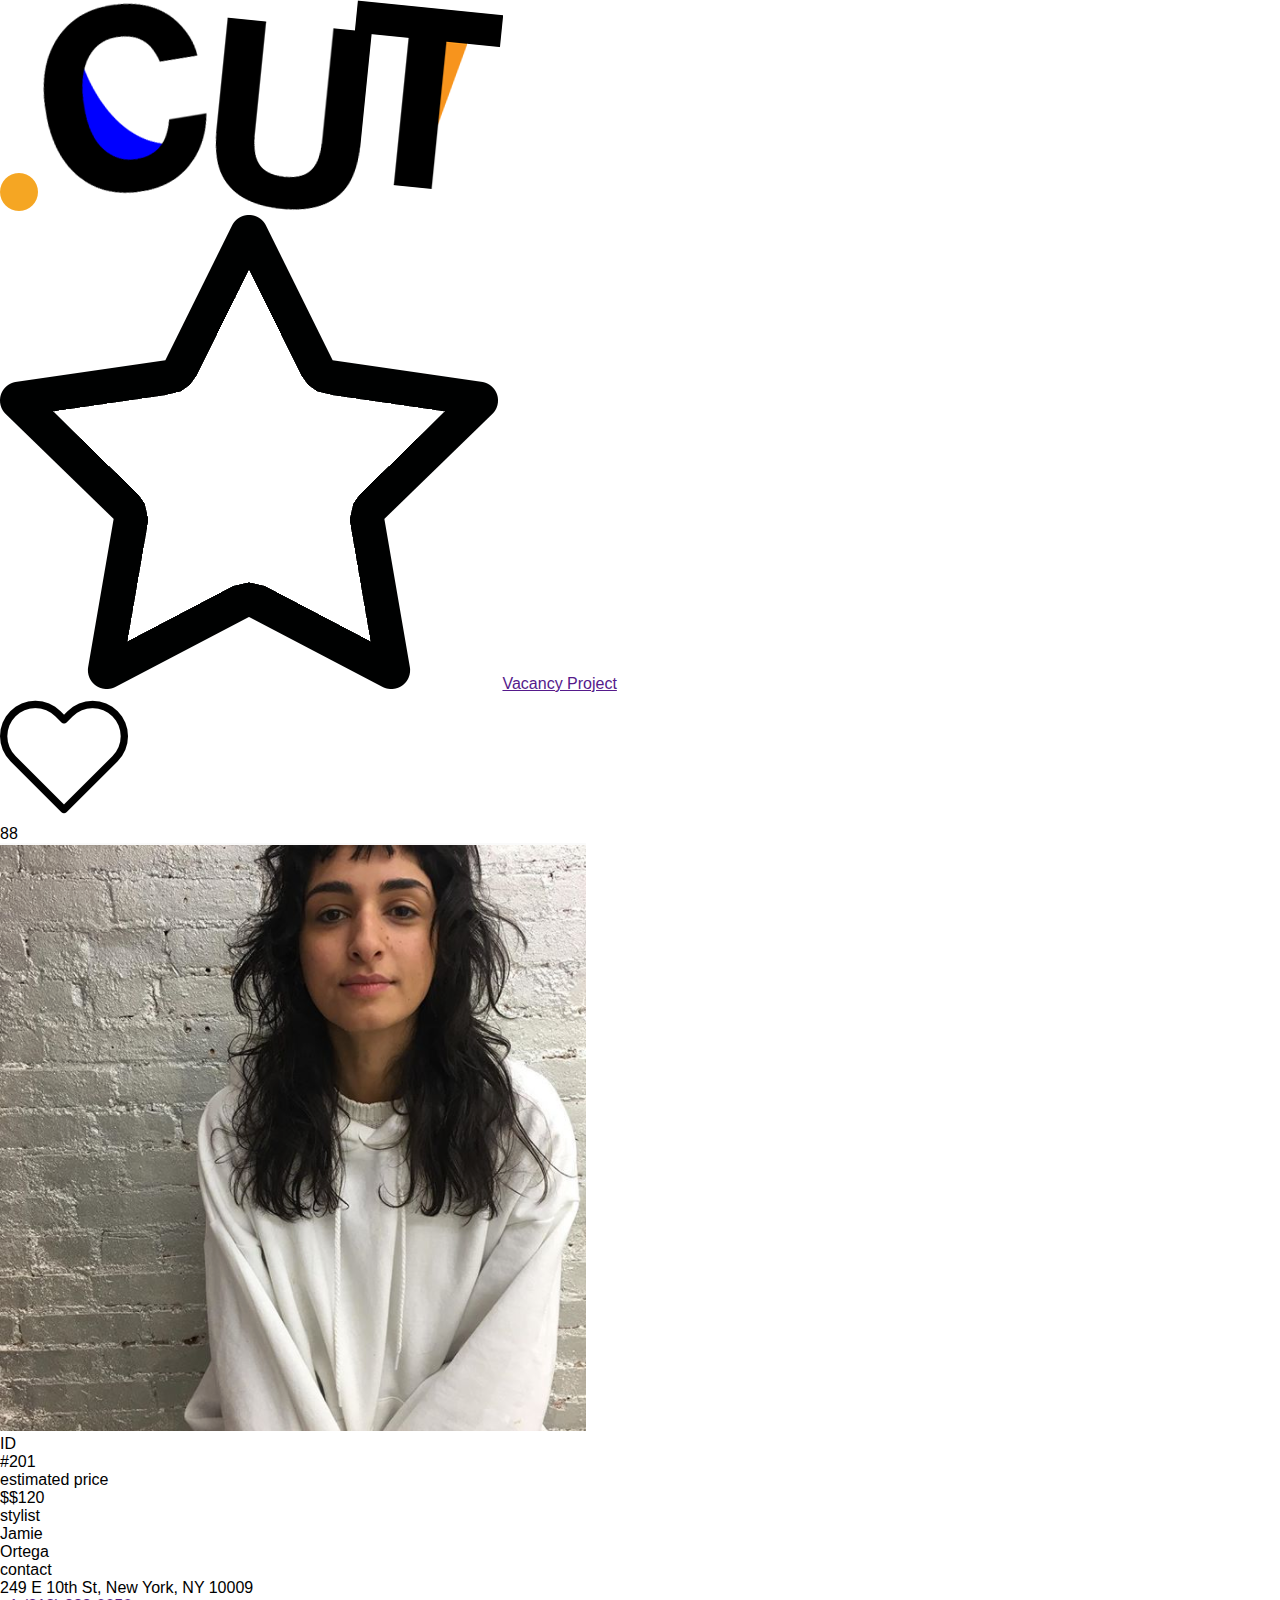
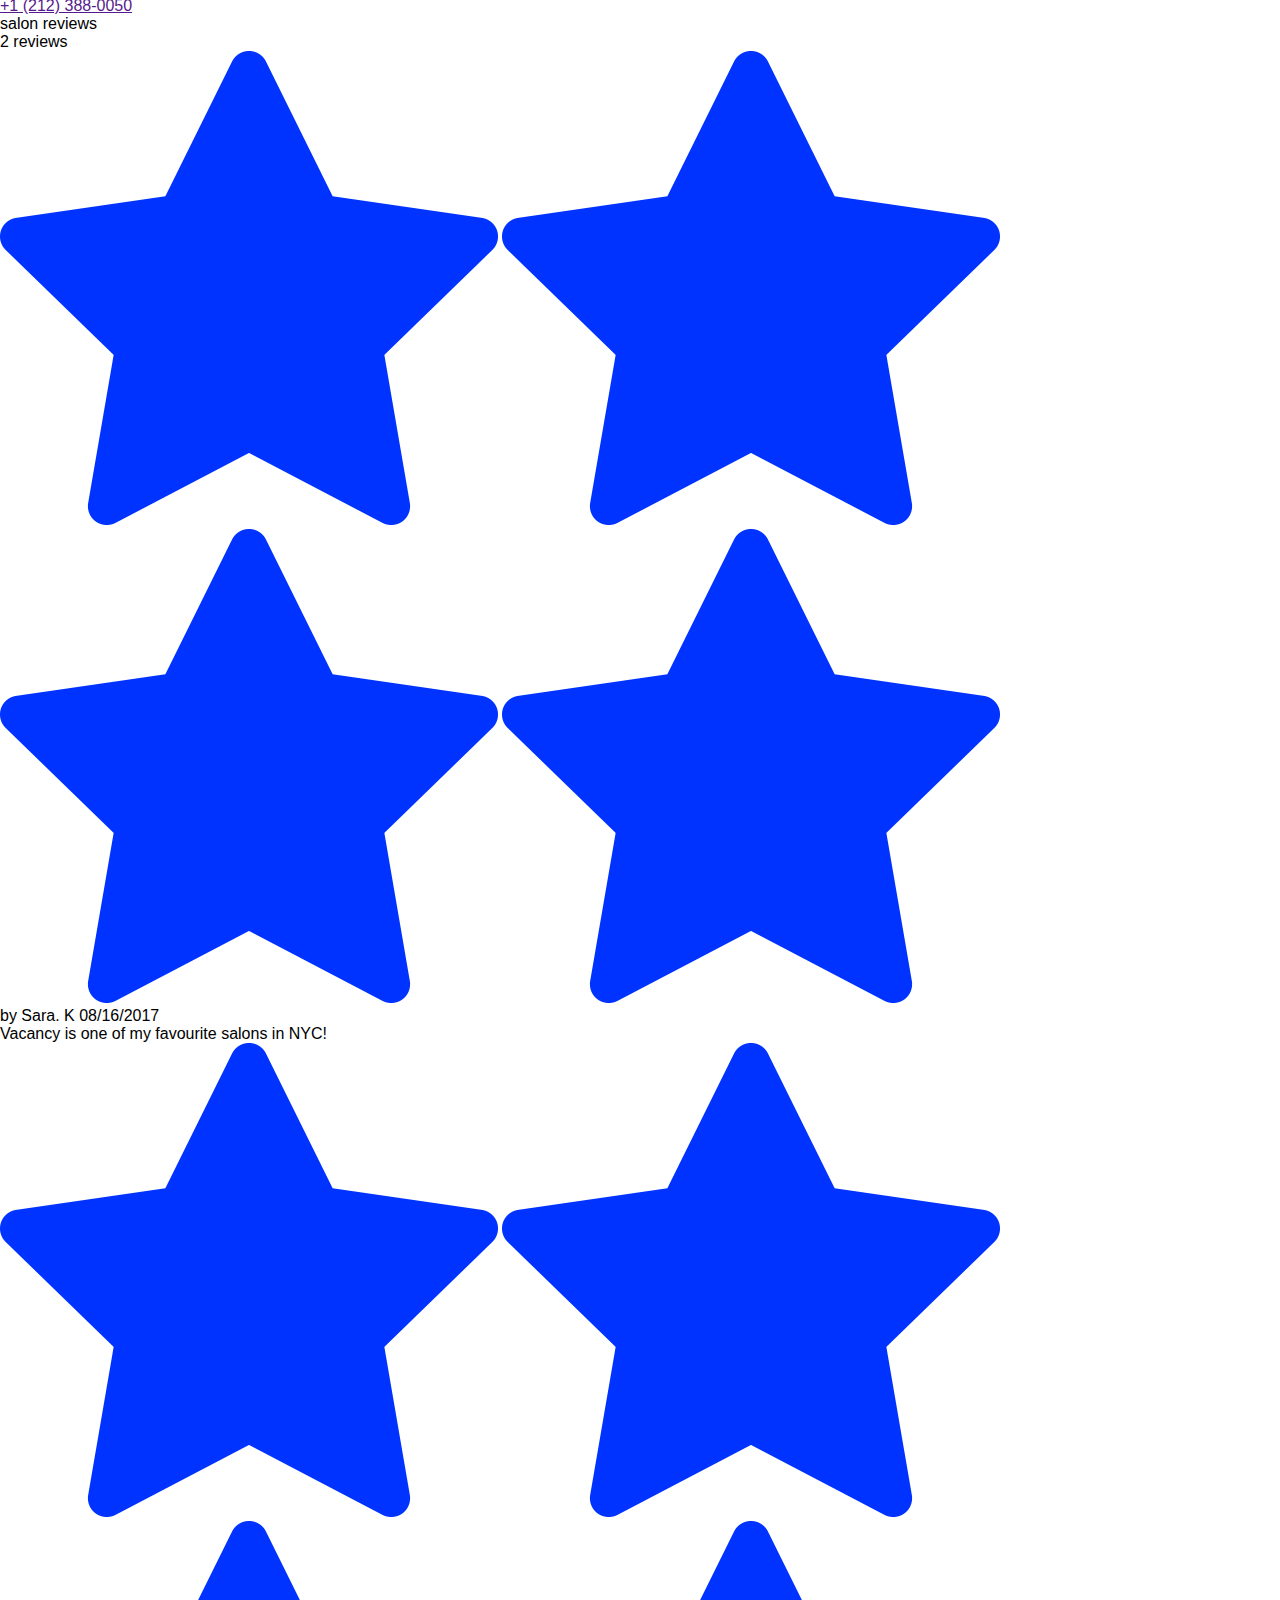
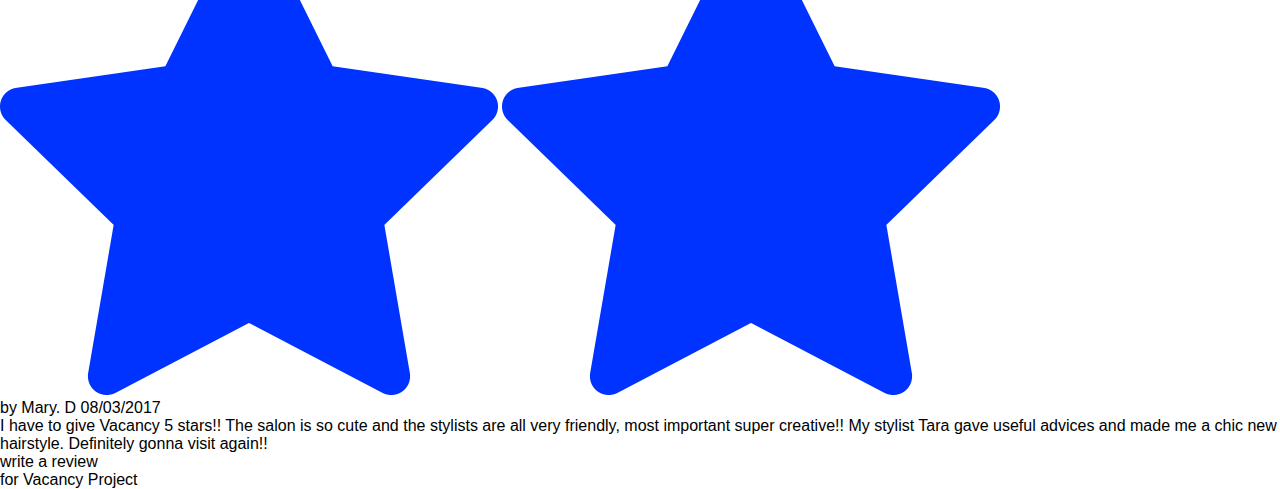
==== detail.html @ 42e48d1b "detail" ====
<!doctype html>
<html lang="en">
<head>
  <title>detail-1</title>
  <meta charset="utf-8">
  <link rel="stylesheet" href="detail-style.css">
  <script type="text/javascript" src="https://ajax.googleapis.com/ajax/libs/jquery/1.7.1/jquery.min.js"></script>
  <script type="text/javascript" src="script-detail.js"></script>
  <meta name="viewport" content="width=device-width">
  <link href="https://fonts.googleapis.com/css?family=Roboto:300,400,500,700" rel="stylesheet">
</head>
<body>
  <div id="all">
  <div class="toptop col-12">
    <img id="oval"src="img/oval.png" alt="logo">
    <img id="logo"src="img/cutlogo.png" alt="logo">
  </div>
  <div id="title">
   <img id="star1" src="img/star1.png">
   <a href>Vacancy Project</a>
  </div>
  <div class="content">
    <div class="image-feed">
      <div id="icon">
       <img id="heart" src="img/heart.png">
       <p>88</p>
     </div>
      <img id="photo"src="img/discover-4.png">
    </div>
<div class="info">
    <ul>
      <li id="id">
        <div>
          <p class="info-1">ID</p>
          <p class="info-2">#201</p>
        </div></li>
        <li id="price">
          <div>
            <p class="info-1">estimated price</p>
            <p class="info-2">$$120</p>
        </div></li>
      <li id ="stylist">
        <div>
          <p class="info-1">stylist</p>
          <p class="info-2">Jamie <br>Ortega</p>
      </div></li>
      <li id="contact">
        <div>
          <p class="info-1">contact</p>
          <p class="info-2">249 E 10th St, New York, NY 10009
            <br><a href>+1 (212) 388-0050</a></p>
      </div></li>
    </ul>
</div>

  <div class="review">
      <div id="line1"></div>
      <div id="review-bar1"><p>salon reviews</p></div>
      <div id="review-bar2"><p>2 reviews</p></div>
      <div id="line2"></div>
      <div id="review-1">
        <div id="stars">
          <img class="star-icon"src="img/star3.png">
          <img class="star-icon"src="img/star3.png">
          <img class="star-icon"src="img/star3.png">
          <img class="star-icon"src="img/star3.png">
        </div>
        <div class="review-name"><p>by Sara. K  08/16/2017</p></div>
        <div class="review-comment"><p>Vacancy is one of my favourite salons in NYC!</p></div>
      </div>
      <div id="review-2">
        <div id="stars2">
          <img class="star-icon"src="img/star3.png">
          <img class="star-icon"src="img/star3.png">
          <img class="star-icon"src="img/star3.png">
          <img class="star-icon"src="img/star3.png">
        </div>
        <div class="review-name"><p>by Mary. D  08/03/2017</p></div>
        <div class="review-comment"><p>I have to give Vacancy 5 stars!! The salon is so cute and the stylists are all very friendly, most important super creative!! My stylist Tara gave useful advices and made me a chic new hairstyle. Definitely gonna visit again!! </p></div>
      </div>
      <div id="review-button">
        <a id="write">write a review</a>
        <p>for Vacancy Project</p>
      </div>
  </div>
</div>
<div class="popup">
  <div id="greyrec">







</div>
</div>
</div>
  <div class="grid-base">
              <div class="col-1"></div>
              <div class="col-1"></div>
              <div class="col-1"></div>
              <div class="col-1"></div>
              <div class="col-1"></div>
              <div class="col-1"></div>
              <div class="col-1"></div>
              <div class="col-1"></div>
              <div class="col-1"></div>
              <div class="col-1"></div>
              <div class="col-1"></div>
              <div class="col-1"></div>
  </div>
</body>
</html>
---- detail-style.css ----
*{
  border: 0;
  margin: 0;
  padding: 0;
  box-sizing:border-box;
  font-family: sans-serif;
}

html,body{
  height: 100%;
  font-family: 'Roboto', sans-serif;
}

/*Global Layout */
@media screen and (max-width: 1000px){
.col-1 {width: 8.33%;}
.col-2 {width: 16.66%;}
.col-3 {width: 25%;}
.col-4 {width: 33.33%;}
.col-5 {width: 41.66%;}
.col-6 {width: 50%;}
.col-7 {width: 58.33%;}
.col-8 {width: 66.66%;}
.col-9 {width: 75%;}
.col-10 {width: 83.33%;}
.col-11 {width: 91.66%;}
.col-12 {width: 100%;}

[class*="col-"] {
    float: left;
    padding: 25px;
    /*border: 1px dashed rgba(255,0,0,0.3);*/
    display: inline-block;
}
.grid-base{
    position: absolute;
    top:0;
    left: 0;
    width: 100%
}
.grid-base .col-1{
    height: 1000px;
}
.toptop{
  position:fixed;
  background-color: white;
  height: 27%;
  z-index: 9;
}
  #logo{
    width:50%;
    float:right;
    margin-right: -.5%;
    transform: translate(15%, -26%);
  }
  #oval{
    float:left;
    transform: translate(-40%, -5%);
  }
#title{
  position:fixed;
  width:50%;
  margin-left: 2%;
  margin-top: 31%;
  z-index: 10;
}
#title a{
font-family: Helvetica-Bold;
font-size: 36px;
color: #000000;
line-height: 45px;
}
#star1{
  width:7%;
  margin-left: 40%;
  position: fixed;
  margin-top: 3%;
}
.content{
  transform: translate(0,21%);
}
#photo{
  width: 100%;
}
#heart{
  width:40px;
}
#icon p{
  text-align: right;
  font-family: Helvetica;
  font-size: 14px;
  color: #000000;
  transform: translate(-3%,0%);
}
#icon{
  width:100%;
  text-align: right;
  display: block;
  transform: translate(-2%, 108%);
}
.info ul{
  width: 100%;
  margin:0;
  padding: 2%;
}
.info li{
  display:inline-flex;
}
.info-1 {
  font-family: Helvetica-Bold;
  font-size: 20px;
  color: #000000;
}
.info-2 {
font-family: Helvetica;
font-size: 18px;
color: #000000;
}
#price, #stylist{
  margin-left: 17%;
}
#contact{
  transform: translate(0, 30%);
}
#contact a{
  font-family: Helvetica;
  font-size: 18px;
  color: #0000FF;
}

.review{
  transform: translate(0, 50px);
}
#line1,#line2{
  width:96%;
  height:2px;
  background-color: black;
  margin-left: 2%;
}
#line2{
  transform:translate(0,22px);
}
#review-bar1, #review-bar2{
  width:50%;
  margin:0;
}
#review-bar1{
  float:left;
  text-align:left;
  font-family: Helvetica-Bold;
  font-size: 20px;
  color: #000000;
  padding-left: 2%;
}
#review-bar2{
  float: right;
  text-align:right;
  font-family: Helvetica;
  font-size: 18px;
  color: #0000FF;
  padding-right: 2%;
}
#stars, #stars2{
  float: left;
  padding-left: 2%;
  padding-top: 3.5%;
}
#stars2{
  margin-top: 5px;
}

.star-icon{
  width:3%;
  display: inline-block;
}
.review-name{
width:100%;
float: left;
padding-left: 2%;
font-family: Helvetica;
font-size: 14px;
color: #9B9B9B;
}
.review-comment{
width:100%;
float: left;
padding-left: 2%;
padding-right: 2%;
font-family: Helvetica;
font-size: 16px;
color: #000000;
line-height: 18px;
margin-top: 8px;
}
#review-button{
  width:100%;
  float:left;
  padding-left: 2%;
  margin-top: 30px;
}
#review-button a{
font-family: Helvetica-Bold;
font-size: 20px;
color: #0000FF;
text-decoration: underline;
cursor: pointer;
}
#review-button p{
font-family: Helvetica;
font-size: 18px;
color: black;
width:50%;
float: right;
transform: translate(-28%, 0)
}

}
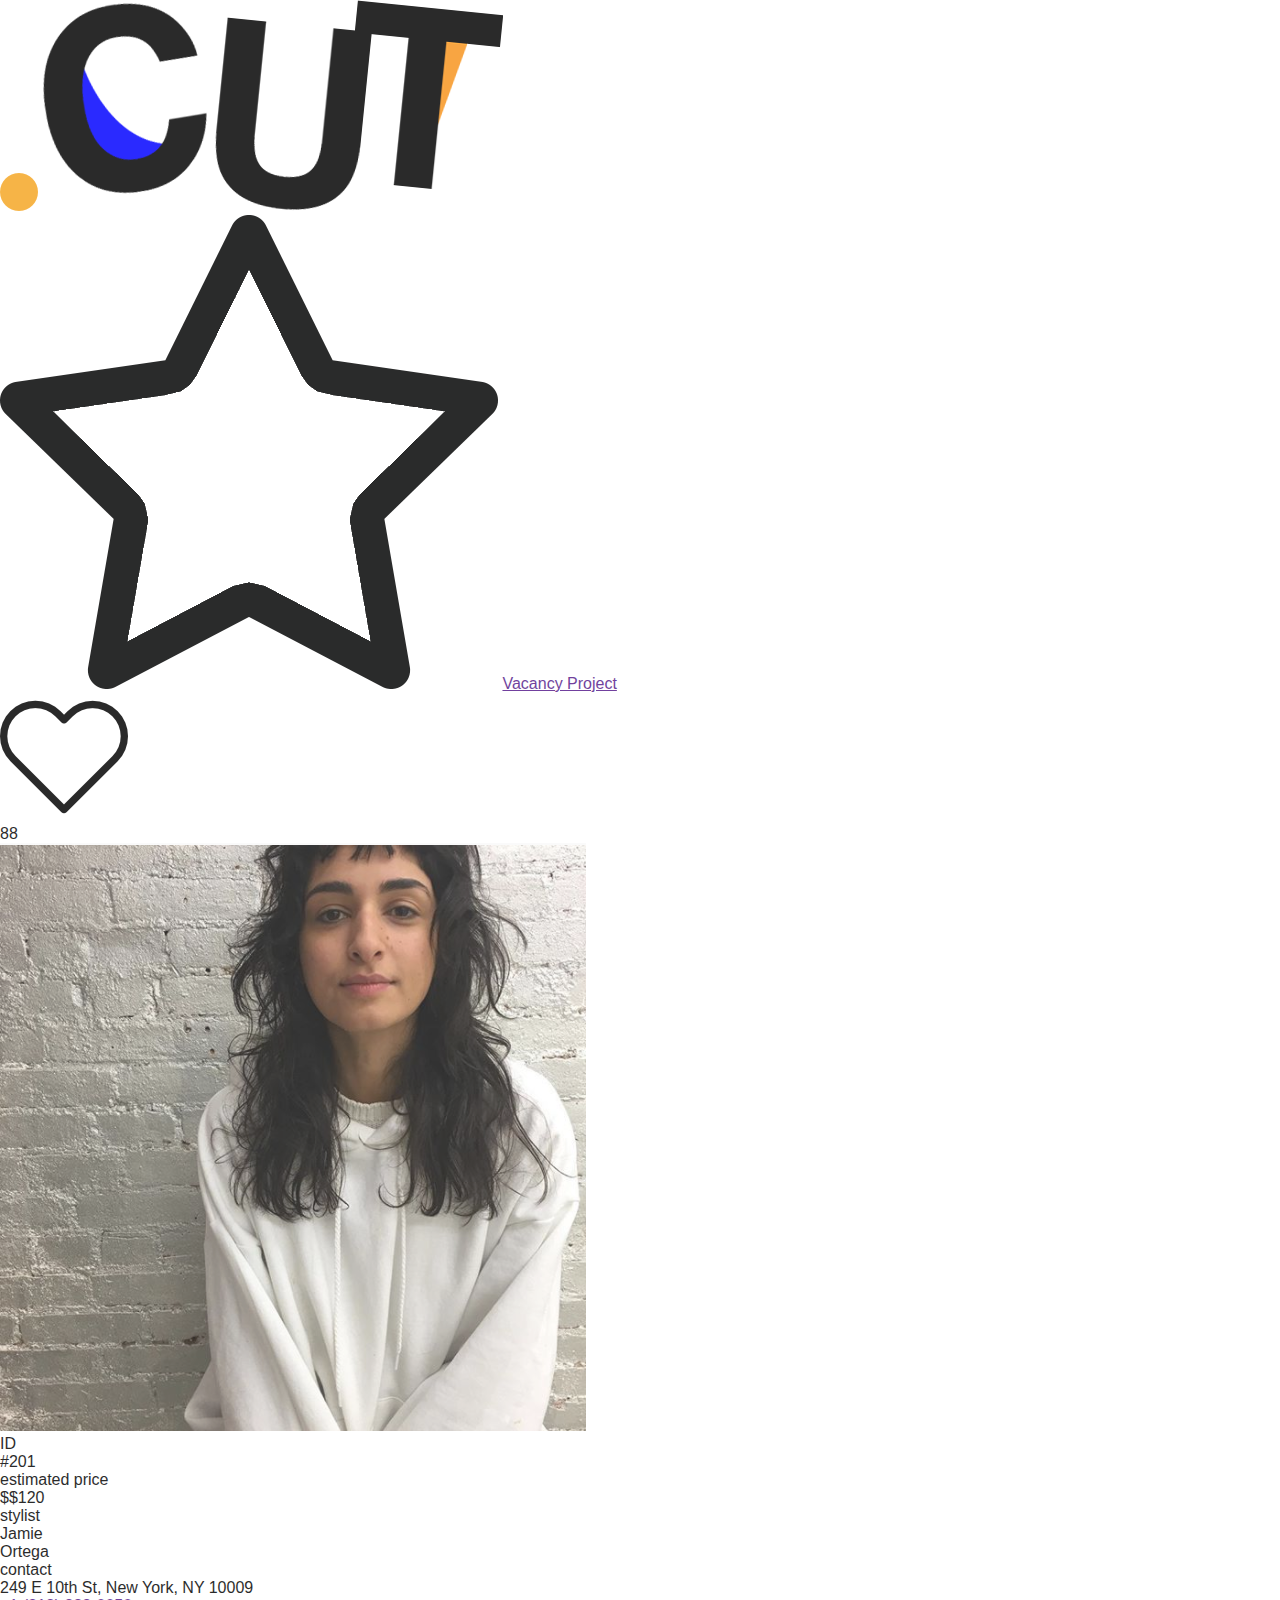
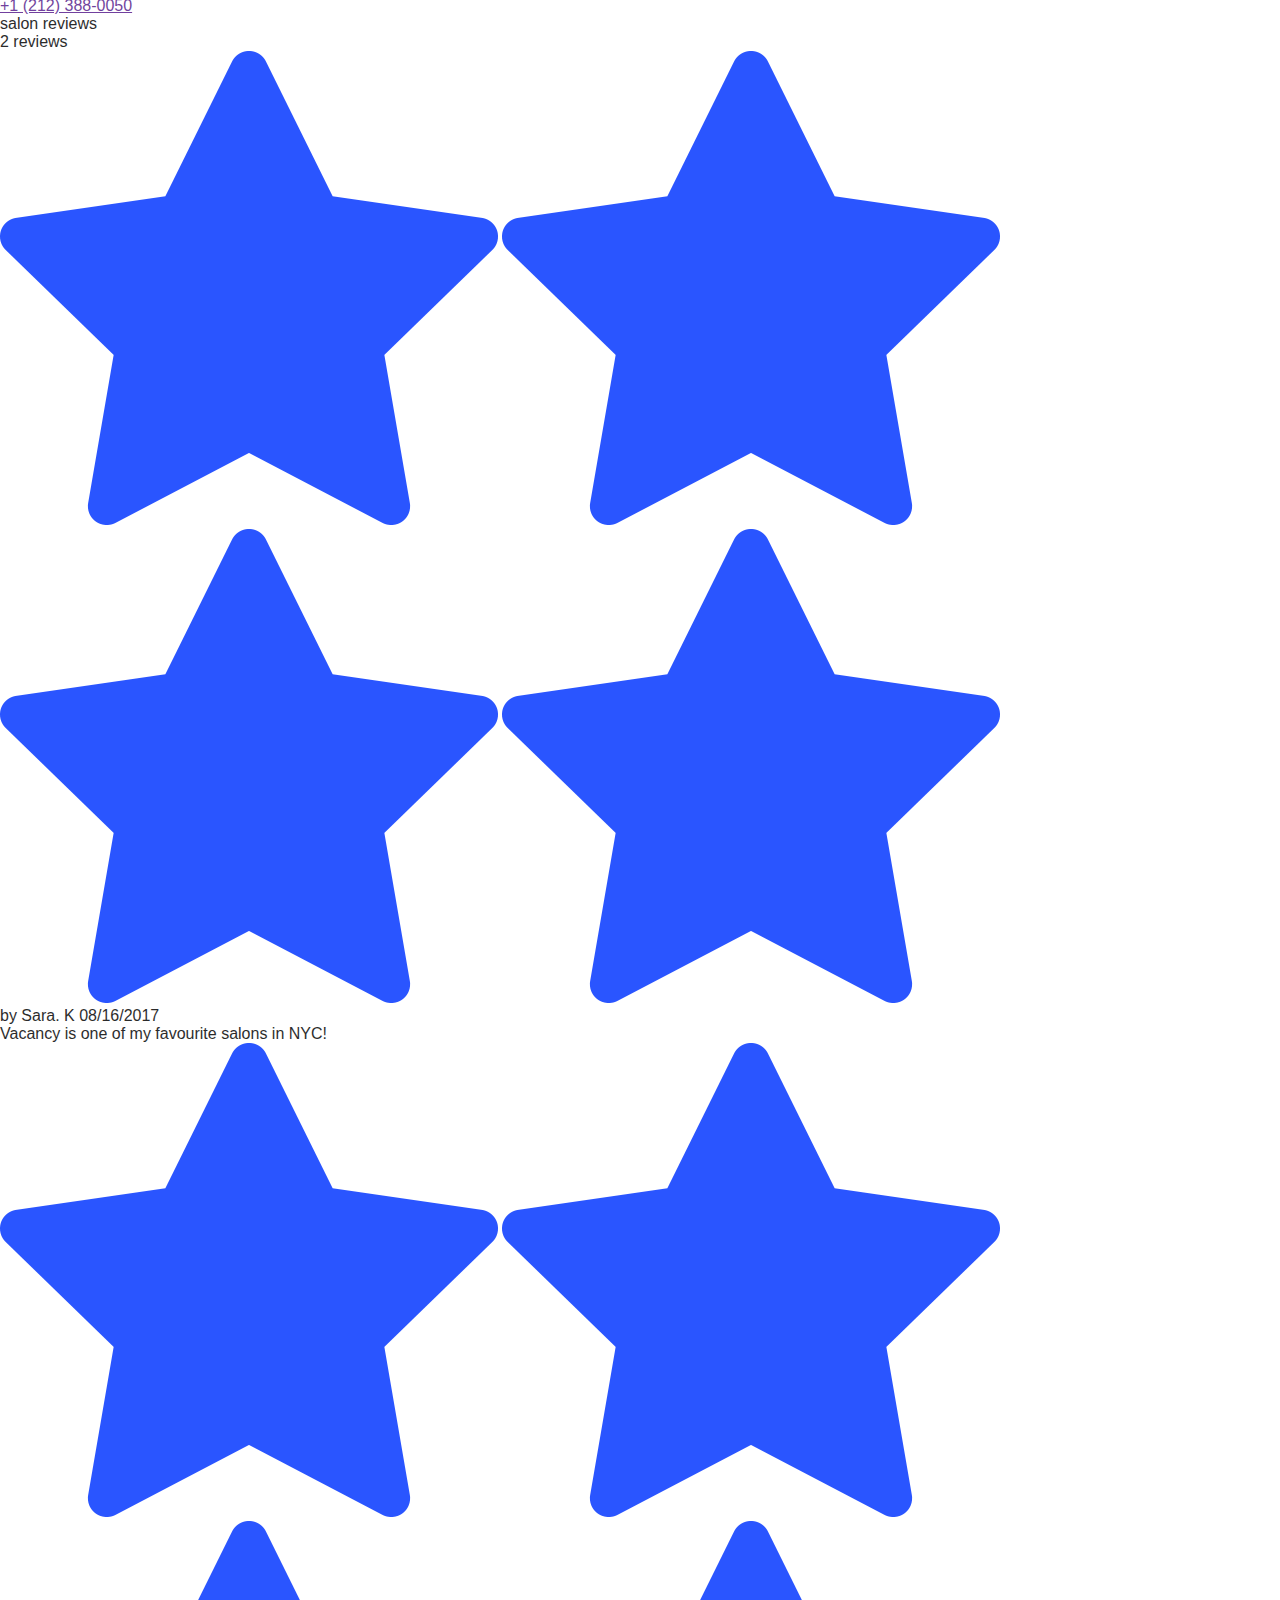
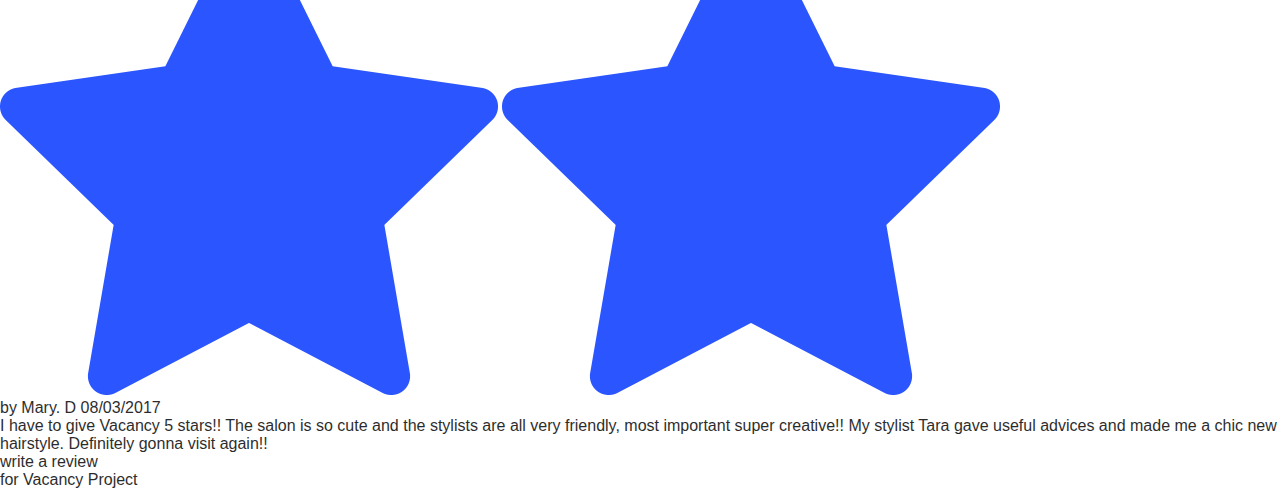
==== commit 42c643f0: "linked" ====
--- a/detail.html
+++ b/detail.html
@@ -84,19 +84,28 @@
       </div>
   </div>
 </div>
+</div>
+<div id="greyrec"></div>
 <div class="popup">
-  <div id="greyrec">
+  <a id="close-button"><img id="cross"src="img/cross.png"></a>
+    <p id="Vacancy" class="popup-text1">Vacancy <br>Project</p>
+    <div id="line3"></div>
+    <p id="starus" class="popup-text1">star us?</p>
+    <div id="ratestars">
+    <img class="star-rate"src="img/star1.png">
+    <img class="star-rate"src="img/star1.png">
+    <img class="star-rate"src="img/star1.png">
+    <img class="star-rate"src="img/star1.png">
+    <img class="star-rate"src="img/star1.png">
+    </div>
+    <p id="commentus" class="popup-text1">comment us?</p>
+    <div class="commentbox">
+      <p>type in your review here</p>
+    </div>
+    <a><p id="done" class="popup-text1">done</p></a>
+</div>
 
-
-
-
-
-
-
-</div>
-</div>
-</div>
-  <div class="grid-base">
+  <!-- <div class="grid-base">
               <div class="col-1"></div>
               <div class="col-1"></div>
               <div class="col-1"></div>
@@ -109,6 +118,6 @@
               <div class="col-1"></div>
               <div class="col-1"></div>
               <div class="col-1"></div>
-  </div>
+  </div> -->
 </body>
 </html>
--- a/detail-style.css
+++ b/detail-style.css
@@ -6,6 +6,9 @@
   font-family: sans-serif;
 }
 
+a{
+  cursor: pointer;
+}
 html,body{
   height: 100%;
   font-family: 'Roboto', sans-serif;
@@ -197,6 +200,7 @@
   float:left;
   padding-left: 2%;
   margin-top: 30px;
+  padding-bottom: 50px;
 }
 #review-button a{
 font-family: Helvetica-Bold;
@@ -213,5 +217,80 @@
 float: right;
 transform: translate(-28%, 0)
 }
-
-}
+#greyrec{
+background: rgba(155,155,155,0.30);
+width:100%;
+height:200%;
+position: fixed;
+z-index: 95;
+margin:0;
+transform: translate(0,-50%);
+}
+.popup{
+  background-color: white;
+  width:70%;
+  height:480px;
+  position: fixed;
+  transform: translate(21%, -110%);
+  z-index: 100;
+  box-shadow: 8px 4px 4px 0 rgba(0,0,0,0.50);
+  padding: 5%;
+  text-align: center;
+}
+#cross{
+  float:right;
+}
+.popup-text1{
+font-family: Helvetica-Bold;
+font-size: 20px;
+color: #000000;
+line-height: 26px;
+padding-left:15%;
+padding-right:15%;
+padding-top: 8%;
+padding-bottom: 5%;
+}
+#Vacancy{
+  margin-top: 10%;
+}
+#line3{
+  width:74%;
+  height:2px;
+  background-color: black;
+  margin-left: 13%;
+}
+#starus{
+  margin-top:2%;
+  margin-bottom:0;
+  padding-bottom: 0;
+}
+#ratestars{
+  text-align: center;
+  margin-top: 1%;
+}
+.star-rate{
+  width: 30px;
+  margin-left: 5px;
+}
+#commentus{
+  padding-bottom: 1%;
+}
+.commentbox{
+  width:220px;
+  height:121px;
+  border-style:solid;
+  border-width: 2px;
+  border-color: black;
+  transform:translate(5%,0);
+  text-align: left;
+}
+.commentbox p{
+font-family: Helvetica;
+font-size: 14px;
+color: #9B9B9B;
+padding: 2%;
+}
+#done{
+  text-decoration: underline;
+  margin-top:3%;
+}
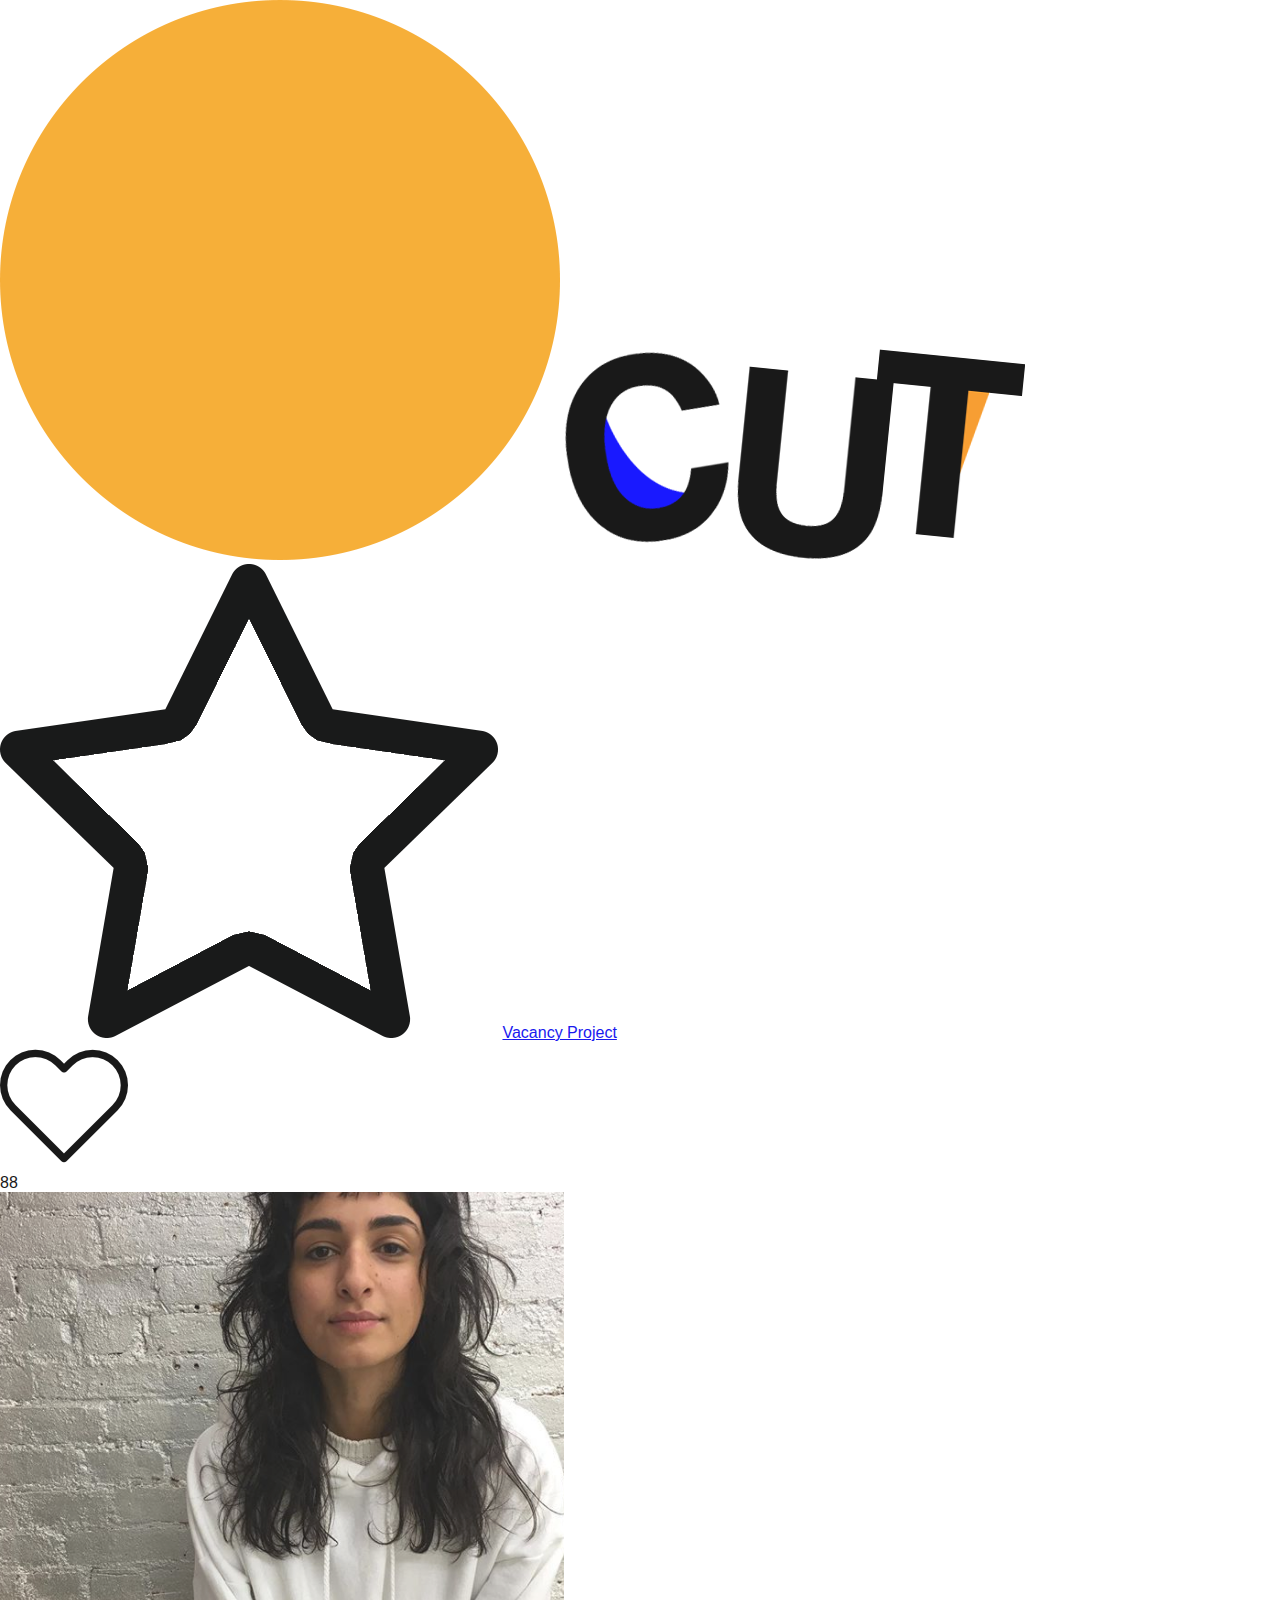
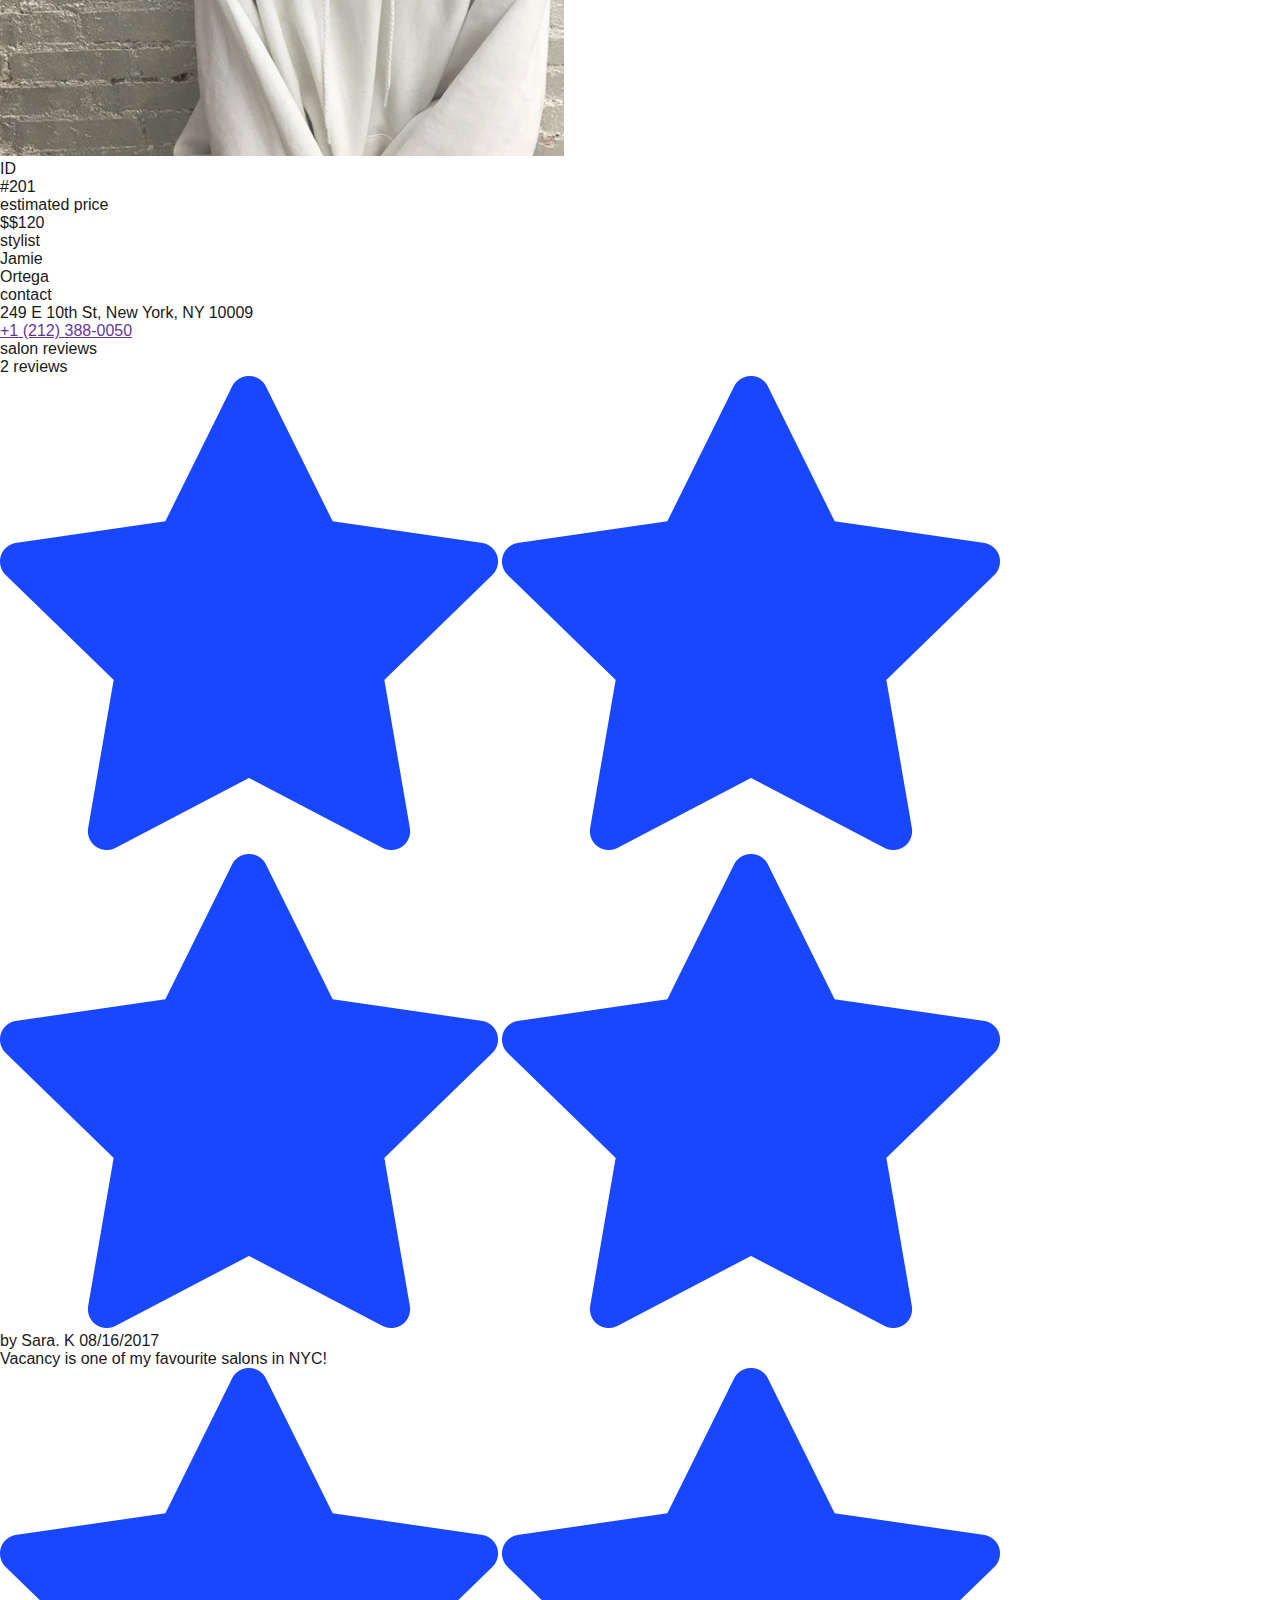
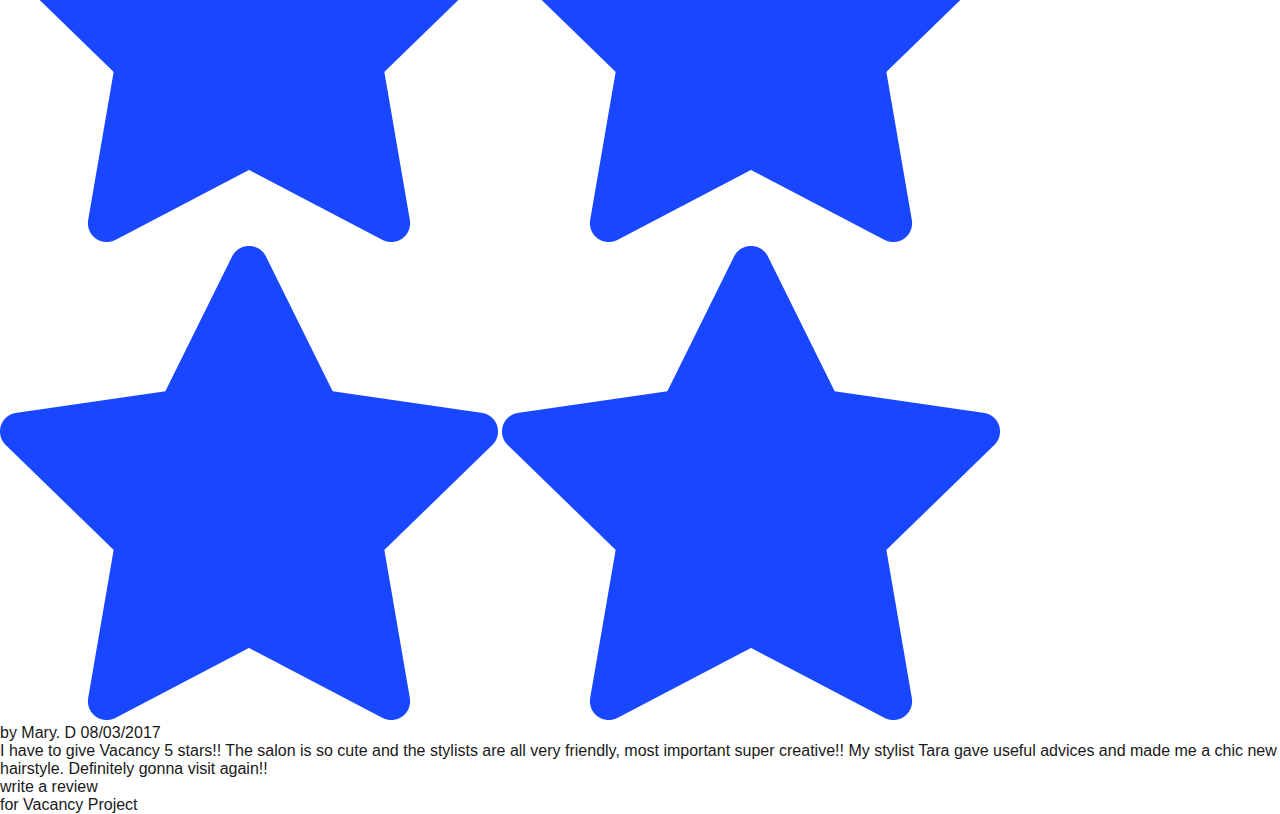
==== commit 366b91a6: "salondetail" ====
--- a/detail.html
+++ b/detail.html
@@ -10,6 +10,25 @@
   <link href="https://fonts.googleapis.com/css?family=Roboto:300,400,500,700" rel="stylesheet">
 </head>
 <body>
+  <div id="sidebar">
+    <img id="logo2"src="img/cutlogo.png" alt="logo">
+    <div id="user">
+      <img id="oval2"src="img/oval.png" alt="logo">
+      <div id="name"><p>haitong.z</p></div>
+      <img id="vip" src="img/vip.png">
+      <img id="arrow" src="img/arrow.png">
+    </div>
+    <div id="hairstyle">
+      <img id="user-heart"src="img/heart3.png" alt="logo">
+      <div id="hs"><p>hairstyle</p></div>
+      <img id="arrow" src="img/arrow.png">
+    </div>
+    <div id="salon">
+      <img id="user-star"src="img/star2.png" alt="logo">
+      <div id="sl"><p>salon</p></div>
+      <img id="arrow" src="img/arrow.png">
+    </div>
+  </div>
   <div id="all">
   <div class="toptop col-12">
     <img id="oval"src="img/oval.png" alt="logo">
@@ -17,11 +36,13 @@
   </div>
   <div id="title">
    <img id="star1" src="img/star1.png">
-   <a href>Vacancy Project</a>
+   <img id="star3" src="img/star3.png">
+   <a href="salon.html">Vacancy Project</a>
   </div>
   <div class="content">
     <div class="image-feed">
       <div id="icon">
+       <img id="heart2" src="img/heart2.png">
        <img id="heart" src="img/heart.png">
        <p>88</p>
      </div>
@@ -86,11 +107,30 @@
 </div>
 </div>
 <div id="greyrec"></div>
+<div id="bluerec"></div>
+<div class='popup2'>
+        <img id="helpimg" src="img/help.png">
+<a id="close-button2"><img id="cross2"src="img/cross2.png"></a>
+  <div id="help-text">
+    <p id="want">want professional help?</p>
+    <div id="pop2button">
+      <div id="yes-button"><a>yes!<br></a></div>
+      <div id="maybe-button"><a>maybe later</a></div>
+    </div>
+</div>
+</div>
 <div class="popup">
   <a id="close-button"><img id="cross"src="img/cross.png"></a>
     <p id="Vacancy" class="popup-text1">Vacancy <br>Project</p>
     <div id="line3"></div>
     <p id="starus" class="popup-text1">star us?</p>
+    <!-- <div id="ratestars2">
+    <img class="star-rate"src="img/star3.png">
+    <img class="star-rate"src="img/star3.png">
+    <img class="star-rate"src="img/star3.png">
+    <img class="star-rate"src="img/star3.png">
+    <img class="star-rate"src="img/star3.png">
+    </div> -->
     <div id="ratestars">
     <img class="star-rate"src="img/star1.png">
     <img class="star-rate"src="img/star1.png">
@@ -100,10 +140,11 @@
     </div>
     <p id="commentus" class="popup-text1">comment us?</p>
     <div class="commentbox">
-      <p>type in your review here</p>
+      <textarea rows="6.5" cols="24">type in your review here</textarea>
     </div>
     <a><p id="done" class="popup-text1">done</p></a>
 </div>
+
 
   <!-- <div class="grid-base">
               <div class="col-1"></div>
--- a/detail-style.css
+++ b/detail-style.css
@@ -59,6 +59,7 @@
   #oval{
     float:left;
     transform: translate(-40%, -5%);
+    width:11%;
   }
 #title{
   position:fixed;
@@ -73,7 +74,7 @@
 color: #000000;
 line-height: 45px;
 }
-#star1{
+#star1, #star3{
   width:7%;
   margin-left: 40%;
   position: fixed;
@@ -85,8 +86,11 @@
 #photo{
   width: 100%;
 }
-#heart{
+#heart, #heart2{
   width:40px;
+}
+#heart2{
+  transform: translateX(110%);
 }
 #icon p{
   text-align: right;
@@ -237,7 +241,27 @@
   padding: 5%;
   text-align: center;
 }
+.popup2{
+  background: rgba(0,0,255,0.80);
+  box-shadow: 8px 4px 4px 0 rgba(0,0,0,0.50);
+  width:70%;
+  height:480px;
+  position: fixed;
+  transform: translate(20%, -100%);
+  z-index: 150;
+  padding: 5%;
+  display: block;
+  text-align: center;
+}
+#helpimg{
+  position:fixed;
+  width:70%;
+  transform: translate(-28%, 58%);
+}
 #cross{
+  float:right;
+}
+#cross2{
   float:right;
 }
 .popup-text1{
@@ -250,6 +274,28 @@
 padding-top: 8%;
 padding-bottom: 5%;
 }
+.popup2 p{
+  font-family: Helvetica-Bold;
+  font-size: 36px;
+  color: white;
+  line-height: 44px;
+  text-align: left;
+  margin-top: 15%;
+  margin-left: 3%;
+}
+.popup2 a{
+  font-family: Helvetica-Bold;
+  font-size: 20px;
+  color: white;
+  line-height: 26px;
+  text-decoration: underline;
+}
+#yes-button{
+  margin-bottom:6%;
+}
+#pop2button{
+  margin-top: 77%;
+}
 #Vacancy{
   margin-top: 10%;
 }
@@ -264,10 +310,11 @@
   margin-bottom:0;
   padding-bottom: 0;
 }
-#ratestars{
+#ratestars #ratestars2{
   text-align: center;
   margin-top: 1%;
 }
+
 .star-rate{
   width: 30px;
   margin-left: 5px;
@@ -284,13 +331,112 @@
   transform:translate(5%,0);
   text-align: left;
 }
-.commentbox p{
+.commentbox textarea{
 font-family: Helvetica;
 font-size: 14px;
 color: #9B9B9B;
 padding: 2%;
+border: none;
+outline: none;
+overflow: auto;
+resize:none;
 }
 #done{
   text-decoration: underline;
   margin-top:3%;
 }
+#bluerec{
+  background: rgba(0,0,255,0.50);
+  width:100%;
+  height:200%;
+  position: fixed;
+  z-index: 95;
+  margin:0;
+  transform: translate(0,-50%);
+}
+#sidebar{
+  background-color:white;
+  box-shadow: 0 8px 8px 4px rgba(0,0,0,0.50);
+  width:75%;
+  height:100%;
+  position: fixed;
+  z-index: 160;  
+}
+#logo2{
+  width:60%;
+  float:left;
+  margin-left: -9%;
+  transform: translate(15%, 4%);
+}
+#oval2{
+  float:left;
+  width:23%;
+  margin-top: 1%;
+}
+#user{
+  width:100%;
+  height:13%;
+  display: inline-block;
+  padding-left: 5%;
+  padding-right: 12%;
+  margin-top: 20%;
+}
+#name p{
+font-family: Helvetica-Bold;
+font-size: 18px;
+color: #000000;
+margin-right: 0;
+}
+#name{
+  width:50%;
+  margin-left: 27%;
+  margin-top: 8%;
+}
+#vip{
+  width:12%;
+  transform: translate(330%,-200%);
+}
+#arrow{
+  width:3%;
+  float: right;
+  margin-top: -6%;
+}
+#hairstyle{
+  width:100%;
+  height:8%;
+  display: inline-block;
+  padding-left: 5%;
+  padding-right: 12%;
+  padding-top: 7%;
+  padding-bottom: 5%;
+  background: rgba(155,155,155,0.10);
+  border-bottom:1px solid #DCDCDC;
+}
+#user-heart{
+  width:8%;
+  float:left;
+  margin-left:8%;
+}
+#hs{
+  width:50%;
+  margin-left:20%;
+}
+#salon{
+  width:100%;
+  height:8%;
+  display: inline-block;
+  padding-left: 5%;
+  padding-right: 12%;
+  padding-top: 7%;
+  padding-bottom: 5%;
+  background: rgba(155,155,155,0.10);
+}
+#user-star{
+  width:8%;
+  float:left;
+  margin-left:8%;
+}
+#sl{
+  width:50%;
+  margin-left:20%;
+}
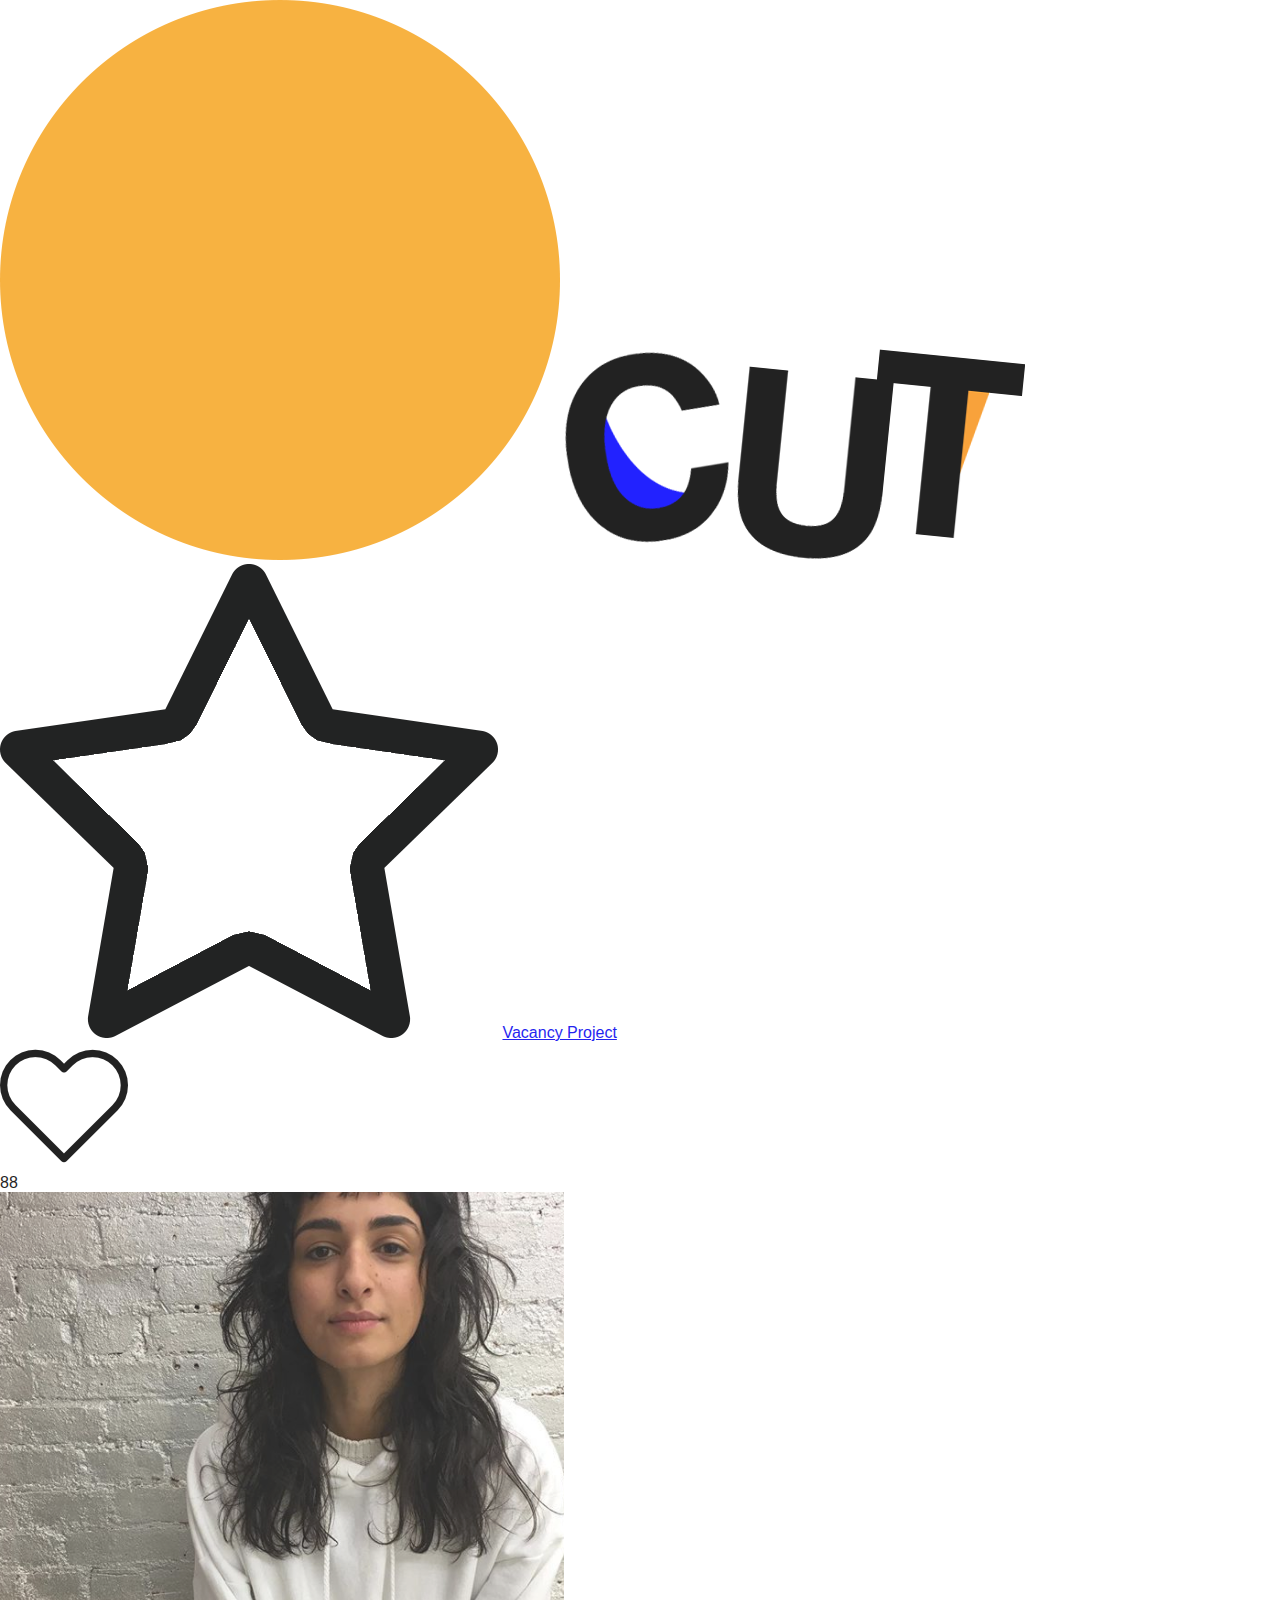
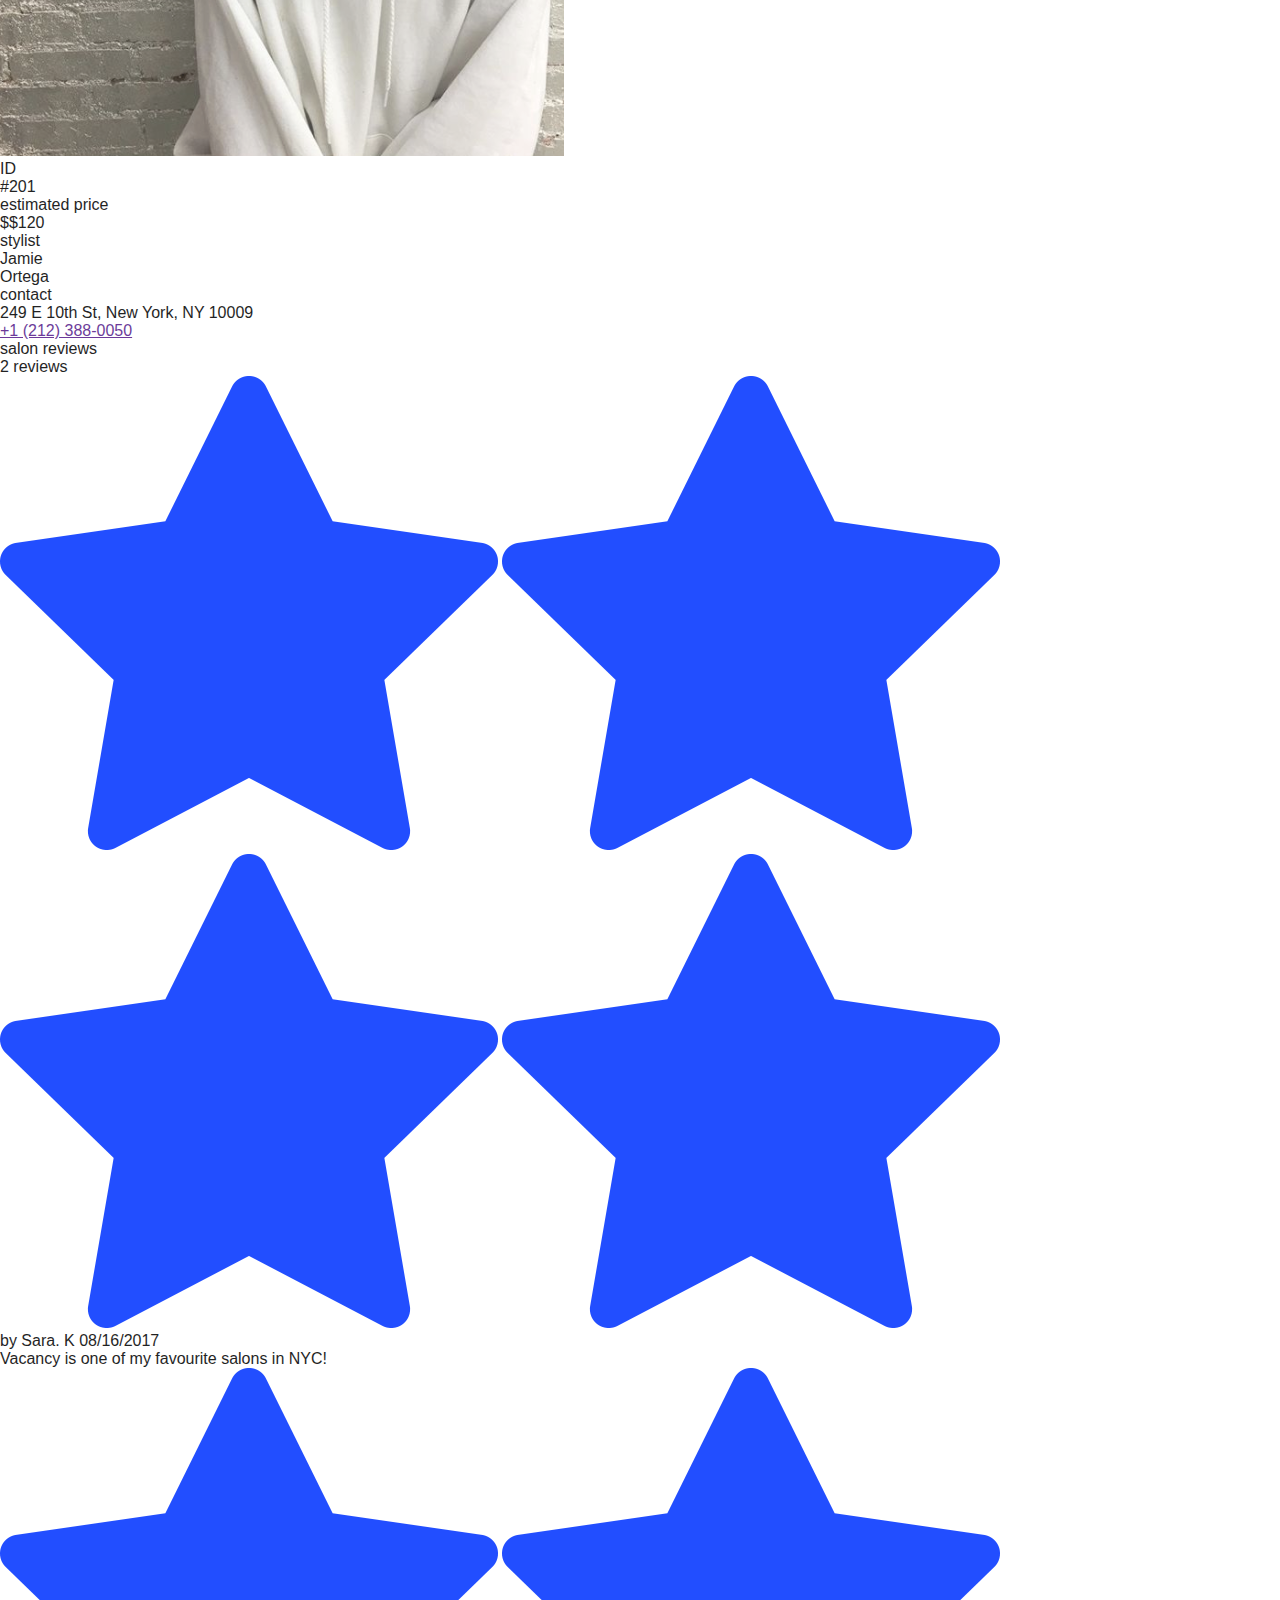
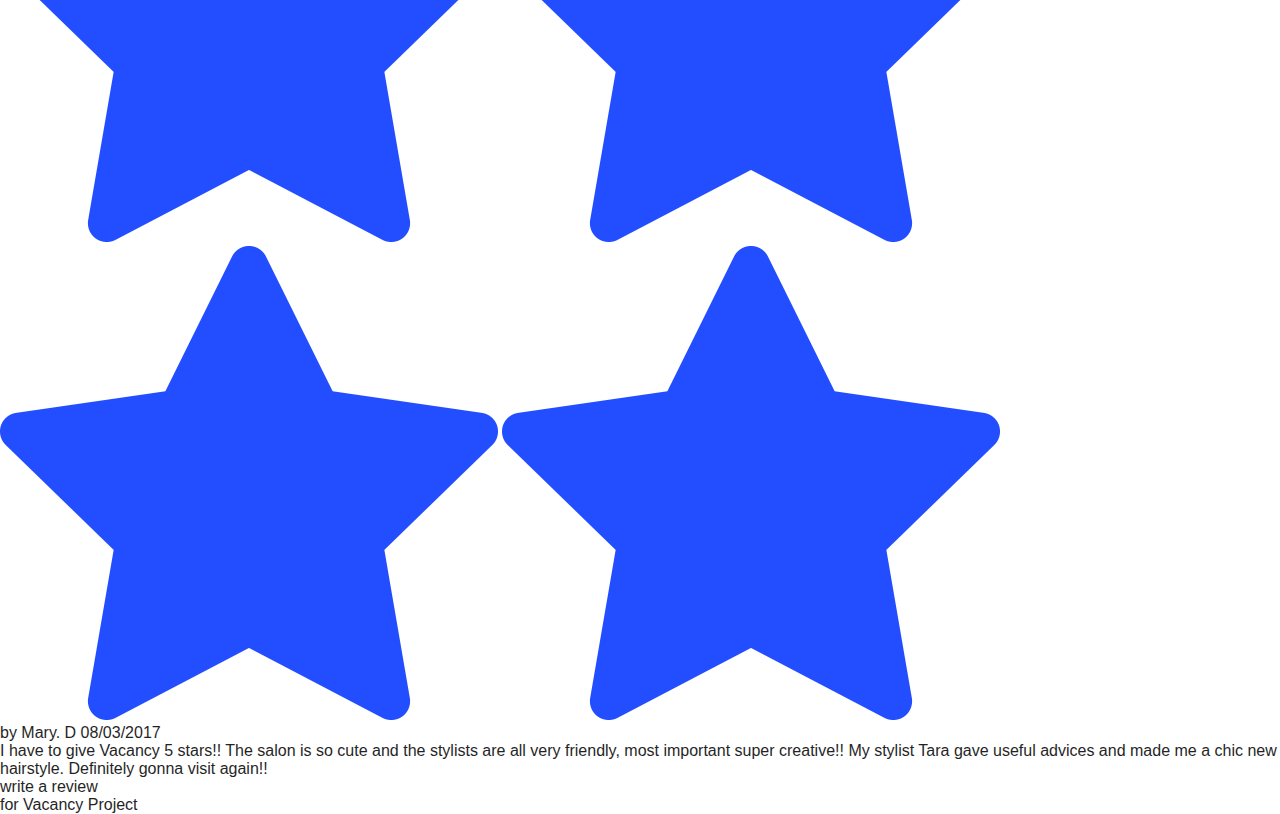
==== commit 4b1e4bd4: "final-1" ====
--- a/detail.html
+++ b/detail.html
@@ -1,7 +1,7 @@
 <!doctype html>
 <html lang="en">
 <head>
-  <title>detail-1</title>
+    <title>Vacancy Project #201</title>
   <meta charset="utf-8">
   <link rel="stylesheet" href="detail-style.css">
   <script type="text/javascript" src="https://ajax.googleapis.com/ajax/libs/jquery/1.7.1/jquery.min.js"></script>
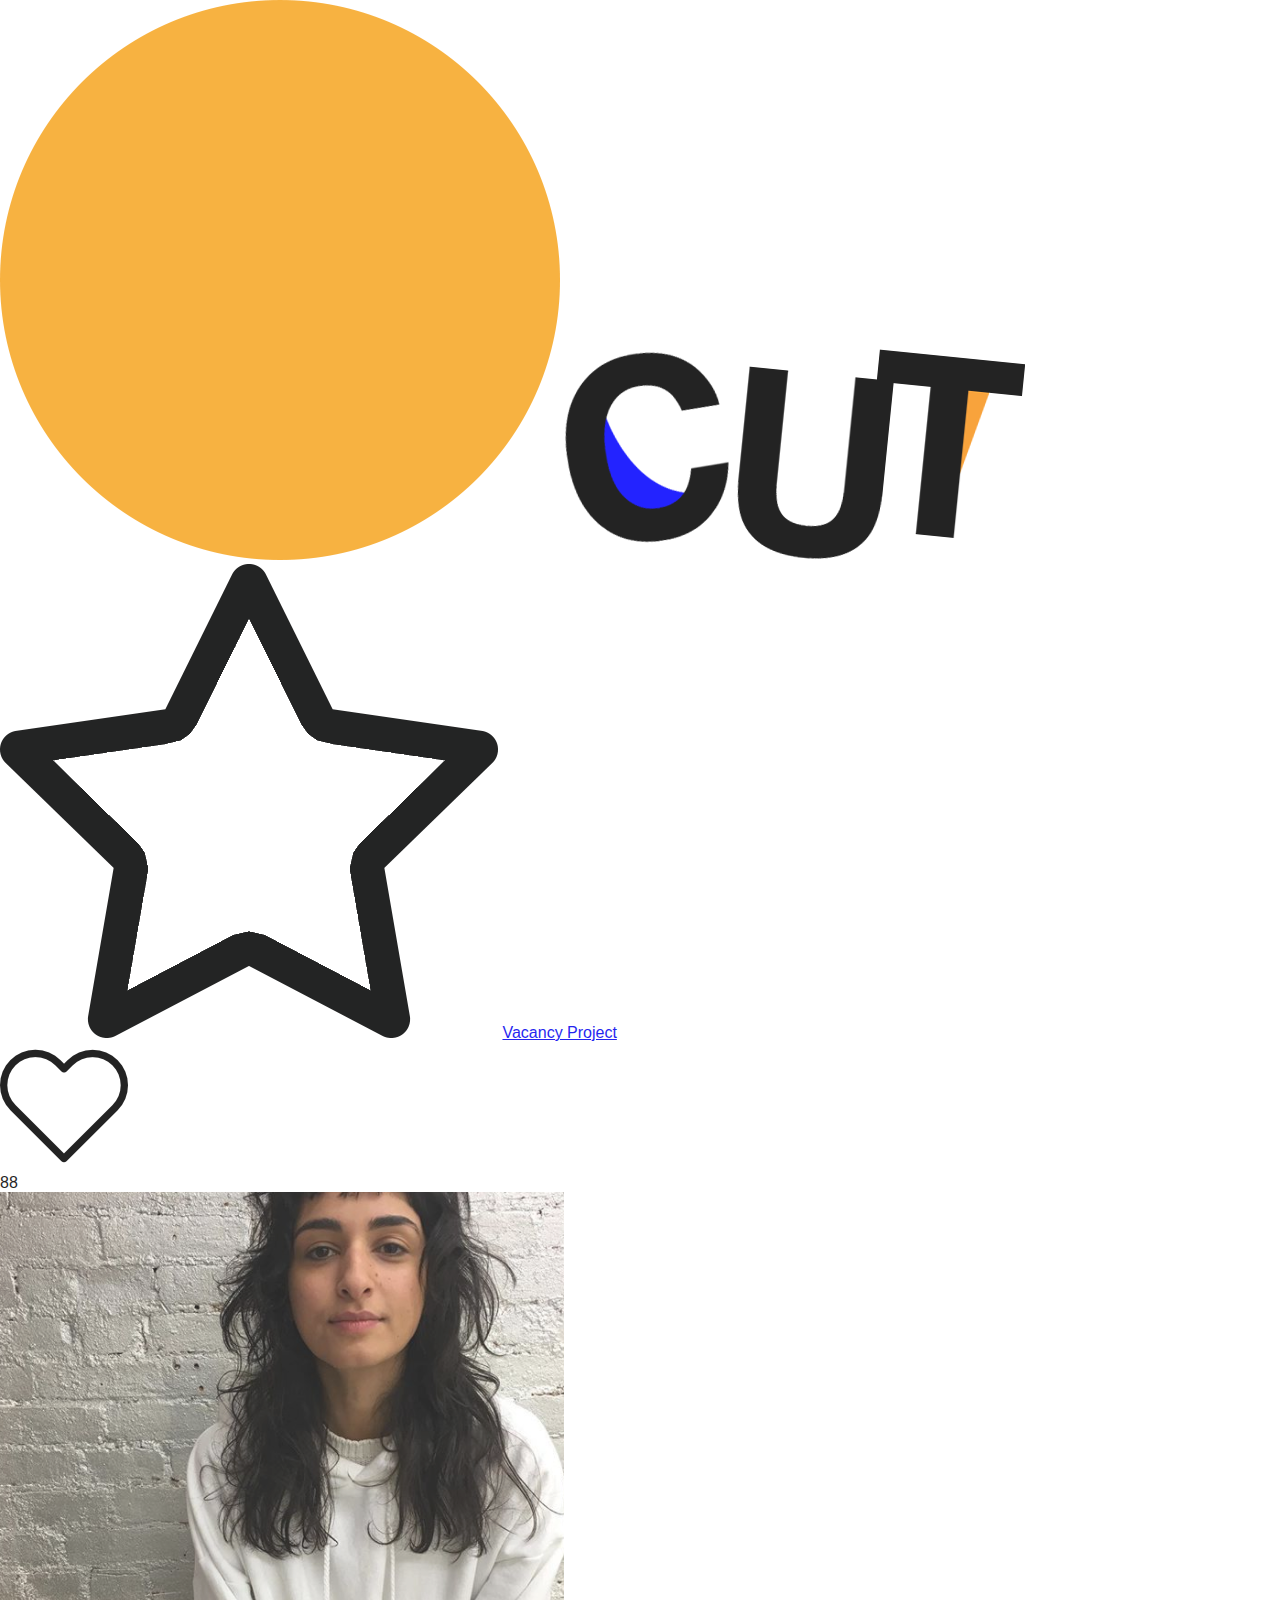
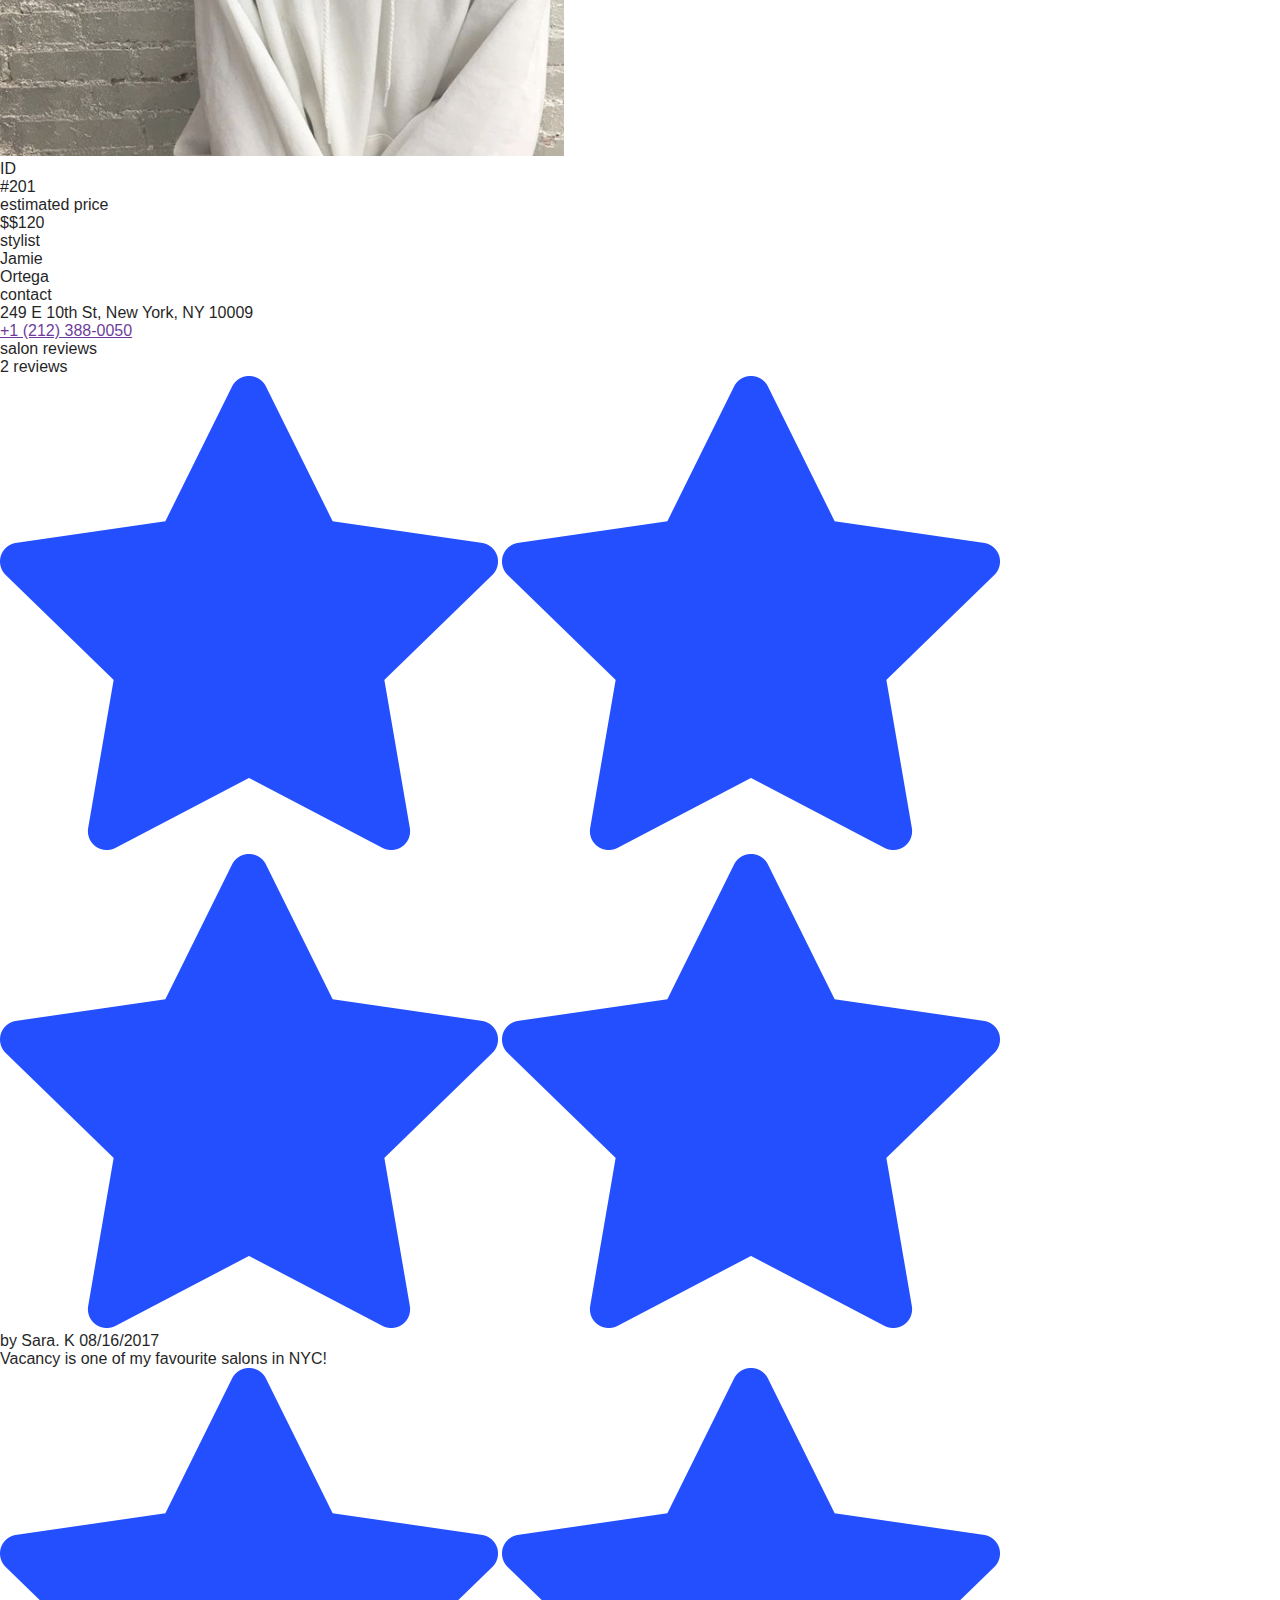
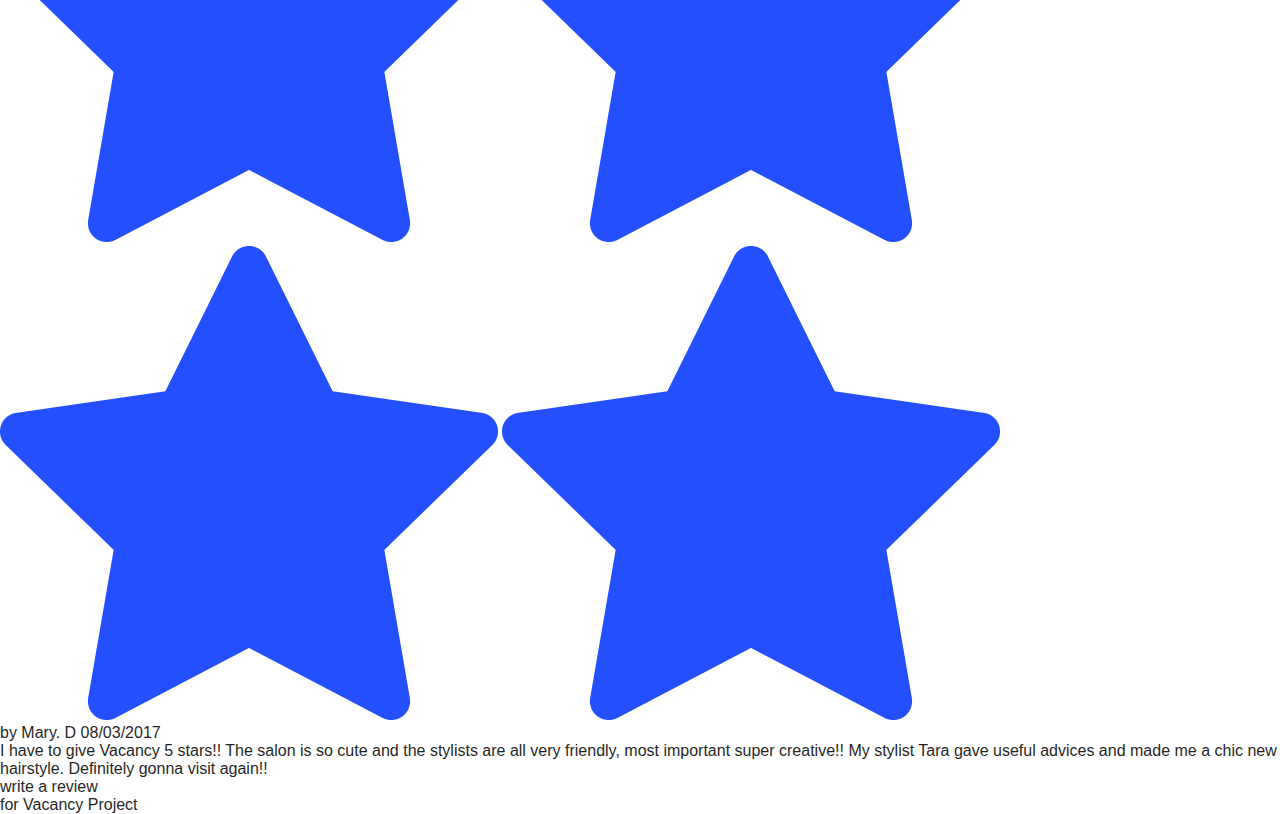
==== commit 87f88e86: "link" ====
--- a/detail.html
+++ b/detail.html
@@ -18,16 +18,18 @@
       <img id="vip" src="img/vip.png">
       <img id="arrow" src="img/arrow.png">
     </div>
-    <div id="hairstyle">
+      <a id="hairstylelist" href="hairstylelist.html">
+        <div id="hairstyle">
       <img id="user-heart"src="img/heart3.png" alt="logo">
       <div id="hs"><p>hairstyle</p></div>
       <img id="arrow" src="img/arrow.png">
-    </div>
-    <div id="salon">
+    </div></a>
+      <a id="salonlist" href="salonlist.html">
+        <div id="salon">
       <img id="user-star"src="img/star2.png" alt="logo">
       <div id="sl"><p>salon</p></div>
       <img id="arrow" src="img/arrow.png">
-    </div>
+    </div></a>
   </div>
   <div id="all">
   <div class="toptop col-12">
--- a/detail-style.css
+++ b/detail-style.css
@@ -360,7 +360,7 @@
   width:75%;
   height:100%;
   position: fixed;
-  z-index: 160;  
+  z-index: 160;
 }
 #logo2{
   width:60%;
@@ -440,3 +440,6 @@
   width:50%;
   margin-left:20%;
 }
+#salonlist, #hairstylelist{
+  color:black;
+}
